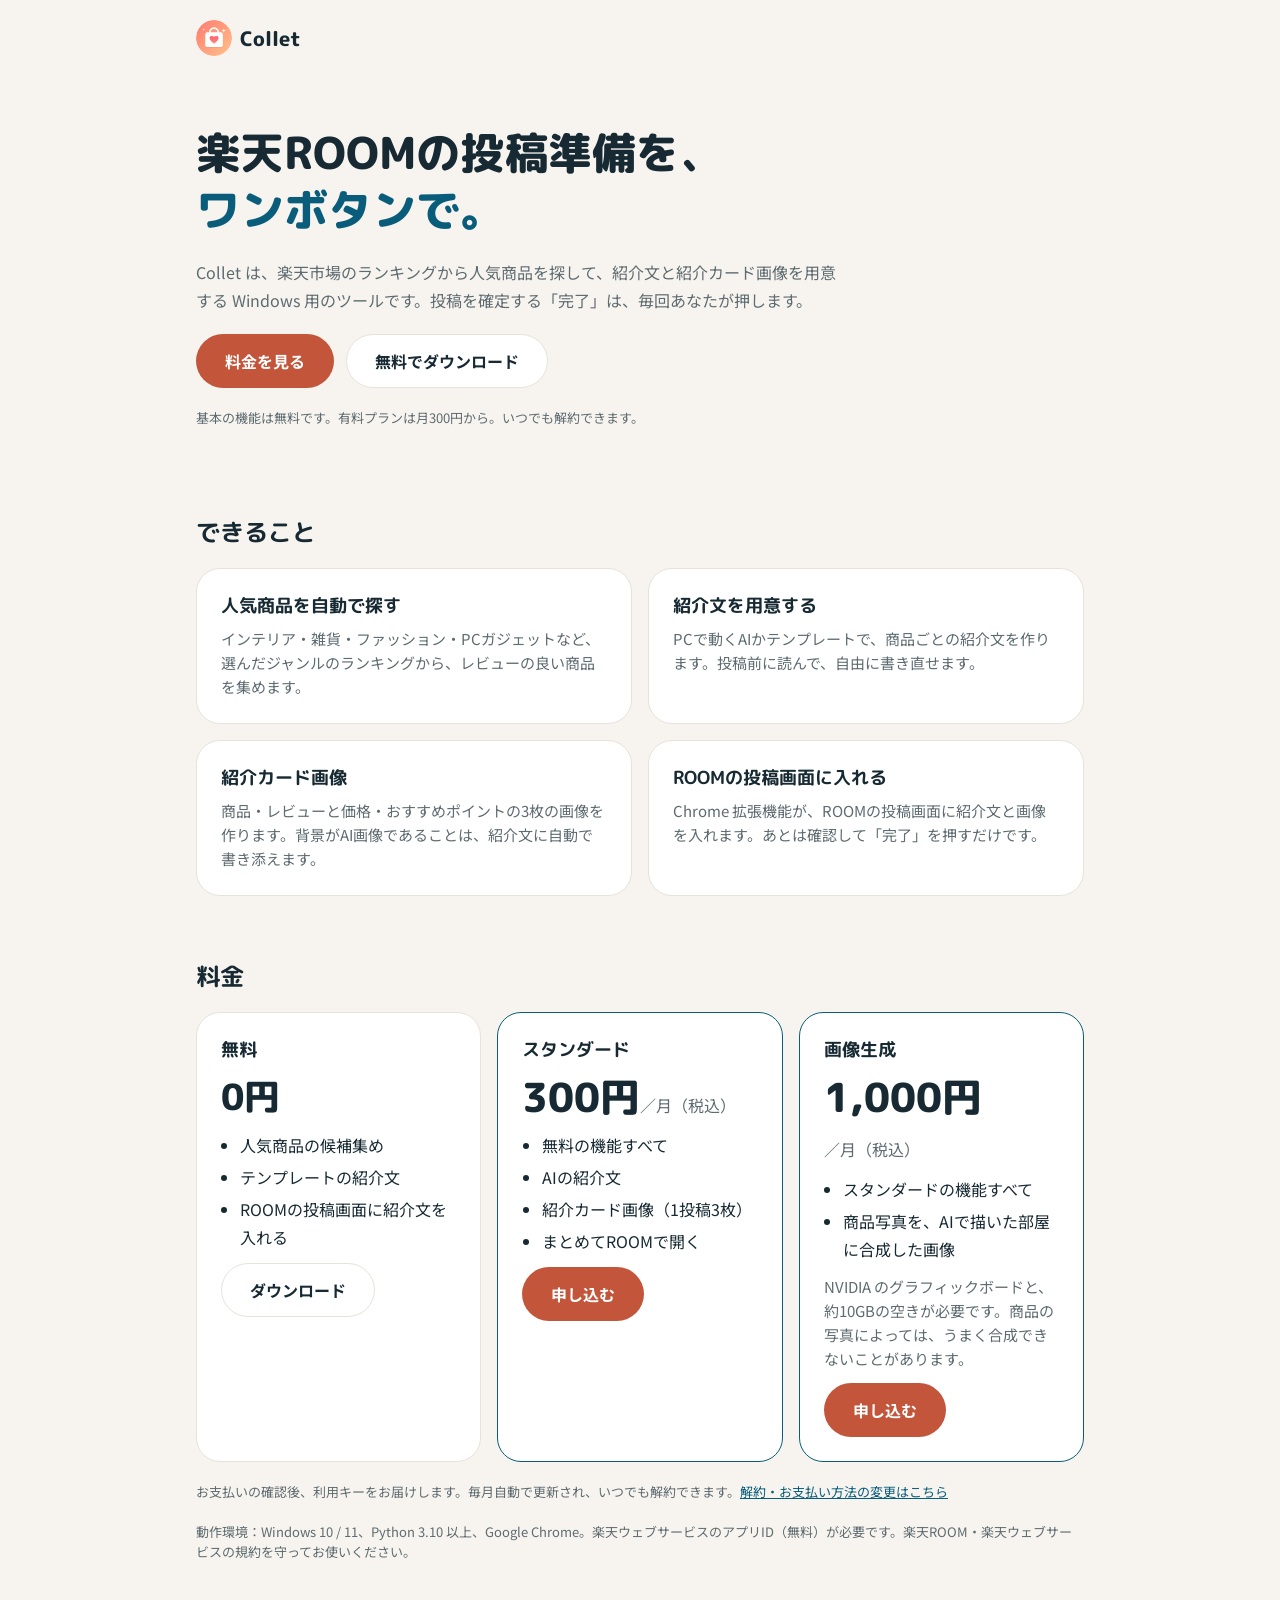
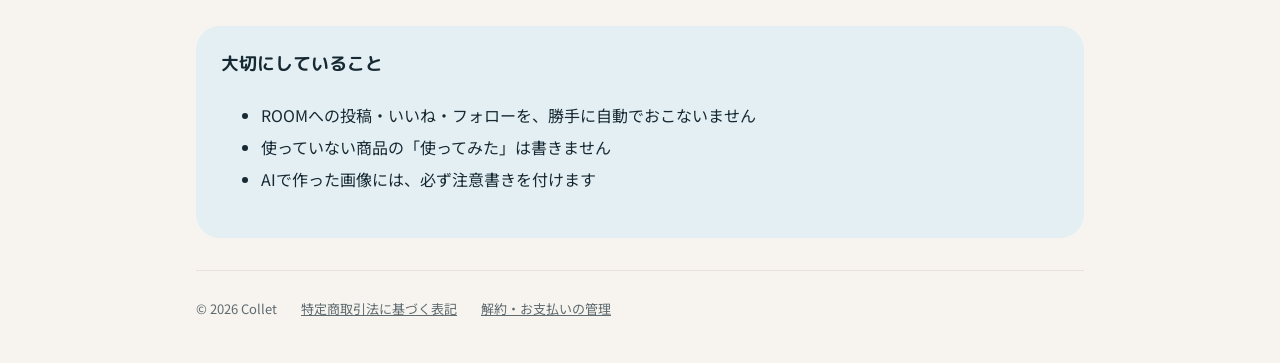
==== index.html @ aca223d7 "販売ページを公開 Co-Authored-By: Claude Opus 5.5 <noreply@anthropic.com>" ====
<!doctype html>
<!--
  Collet の販売ページ。
-->
<html lang="ja">
<head>
  <meta charset="utf-8">
  <meta name="viewport" content="width=device-width, initial-scale=1">
  <title>Collet｜楽天ROOMの投稿準備ツール</title>
  <meta name="description" content="楽天市場の人気商品探し・紹介文・紹介カード画像を用意して、楽天ROOMへの投稿を手伝うWindows用ツールです。">
  <link rel="icon" href="icon.png">
  <link rel="preconnect" href="https://fonts.googleapis.com">
  <link rel="stylesheet" href="https://fonts.googleapis.com/css2?family=M+PLUS+Rounded+1c:wght@700;800&family=Noto+Sans+JP:wght@400;700&display=swap">
  <link rel="stylesheet" href="style.css">
</head>
<body>
<div class="wrap">
  <header class="top">
    <a href="index.html"><img src="icon.png" alt=""><span>Collet</span></a>
  </header>

  <main>
    <div class="hero">
      <h1>楽天ROOMの投稿準備を、<br><em>ワンボタンで。</em></h1>
      <p>Collet は、楽天市場のランキングから人気商品を探して、紹介文と紹介カード画像を用意する Windows 用のツールです。投稿を確定する「完了」は、毎回あなたが押します。</p>
      <div class="cta">
        <a class="btn primary" href="#price">料金を見る</a>
        <a class="btn ghost" href="https://github.com/jufufuhkhjfy-rgb/collet#readme">無料でダウンロード</a>
      </div>
      <p class="note">基本の機能は無料です。有料プランは月300円から。いつでも解約できます。</p>
    </div>

    <section>
      <h2>できること</h2>
      <div class="grid">
        <article class="card">
          <h3>人気商品を自動で探す</h3>
          <p>インテリア・雑貨・ファッション・PCガジェットなど、選んだジャンルのランキングから、レビューの良い商品を集めます。</p>
        </article>
        <article class="card">
          <h3>紹介文を用意する</h3>
          <p>PCで動くAIかテンプレートで、商品ごとの紹介文を作ります。投稿前に読んで、自由に書き直せます。</p>
        </article>
        <article class="card">
          <h3>紹介カード画像</h3>
          <p>商品・レビューと価格・おすすめポイントの3枚の画像を作ります。背景がAI画像であることは、紹介文に自動で書き添えます。</p>
        </article>
        <article class="card">
          <h3>ROOMの投稿画面に入れる</h3>
          <p>Chrome 拡張機能が、ROOMの投稿画面に紹介文と画像を入れます。あとは確認して「完了」を押すだけです。</p>
        </article>
      </div>
    </section>

    <section id="price">
      <h2>料金</h2>
      <div class="grid plans">
        <article class="card">
          <h3>無料</h3>
          <p class="amount">0円</p>
          <ul>
            <li>人気商品の候補集め</li>
            <li>テンプレートの紹介文</li>
            <li>ROOMの投稿画面に紹介文を入れる</li>
          </ul>
          <a class="btn ghost" href="https://github.com/jufufuhkhjfy-rgb/collet#readme">ダウンロード</a>
        </article>
        <article class="card price">
          <h3>スタンダード</h3>
          <p class="amount">300円<small>／月（税込）</small></p>
          <ul>
            <li>無料の機能すべて</li>
            <li>AIの紹介文</li>
            <li>紹介カード画像（1投稿3枚）</li>
            <li>まとめてROOMで開く</li>
          </ul>
          <a class="btn primary" href="https://buy.stripe.com/aFafZh3Jr2uhdoxeWb2Ji04">申し込む</a>
        </article>
        <article class="card price">
          <h3>画像生成</h3>
          <p class="amount">1,000円<small>／月（税込）</small></p>
          <ul>
            <li>スタンダードの機能すべて</li>
            <li>商品写真を、AIで描いた部屋に合成した画像</li>
          </ul>
          <p class="note">NVIDIA のグラフィックボードと、約10GBの空きが必要です。商品の写真によっては、うまく合成できないことがあります。</p>
          <a class="btn primary" href="https://buy.stripe.com/fZu14n5Rzfh30BL29p2Ji03">申し込む</a>
        </article>
      </div>
      <p class="note">お支払いの確認後、利用キーをお届けします。毎月自動で更新され、いつでも解約できます。<a href="https://billing.stripe.com/p/login/cNi8wPcfXfh384dcO32Ji00">解約・お支払い方法の変更はこちら</a></p>
      <p class="note">動作環境：Windows 10 / 11、Python 3.10 以上、Google Chrome。楽天ウェブサービスのアプリID（無料）が必要です。楽天ROOM・楽天ウェブサービスの規約を守ってお使いください。</p>
    </section>

    <section>
      <article class="card promise">
        <h3>大切にしていること</h3>
        <ul>
          <li>ROOMへの投稿・いいね・フォローを、勝手に自動でおこないません</li>
          <li>使っていない商品の「使ってみた」は書きません</li>
          <li>AIで作った画像には、必ず注意書きを付けます</li>
        </ul>
      </article>
    </section>
  </main>

  <footer class="foot">
    <span>© 2026 Collet</span>
    <a href="tokushoho.html">特定商取引法に基づく表記</a>
    <a href="https://billing.stripe.com/p/login/cNi8wPcfXfh384dcO32Ji00">解約・お支払いの管理</a>
  </footer>
</div>
</body>
</html>
---- style.css ----
/* Collet 販売ページ。色と文字は Collet 本体と同じ */
:root {
  --bg: #F7F4EF; --surface: #FFFFFF; --line: #E8E2DA;
  --ink: #172A33; --muted: #5E6B70;
  --brand: #095D7B; --brand-soft: #E3EFF3; --on-brand: #FFFFFF;
  --accent: #C2553A; --accent-soft: #FBE9E3;
  --font-display: "M PLUS Rounded 1c", "Hiragino Maru Gothic ProN", system-ui, sans-serif;
  --font-sans: "Noto Sans JP", "Hiragino Sans", "Yu Gothic", system-ui, sans-serif;
  color-scheme: light;
}
@media (prefers-color-scheme: dark) {
  :root {
    --bg: #10181C; --surface: #18242A; --line: #2A3A41;
    --ink: #EEF3F4; --muted: #9AABB1;
    --brand: #5FB3CF; --brand-soft: #183A47; --on-brand: #0E1A1F;
    --accent: #F08A6C; --accent-soft: #3E2219;
    color-scheme: dark;
  }
}
* { box-sizing: border-box; }
html, body { margin: 0; }
[hidden] { display: none !important; }
body { background: var(--bg); color: var(--ink); font: 400 16px/28px var(--font-sans); }
h1, h2, h3 { font-family: var(--font-display); margin: 0; text-wrap: balance; }
p { margin: 0; }
a { color: var(--brand); }
.wrap { max-width: 920px; margin: 0 auto; padding: 0 16px; }

.top { display: flex; align-items: center; gap: 8px; padding: 20px 0; }
.top img { width: 36px; height: 36px; border-radius: 50%; background: var(--surface); }
.top span { font: 800 20px/1 var(--font-display); }
.top a { color: inherit; text-decoration: none; display: flex; align-items: center; gap: 8px; }

.hero { display: grid; gap: 20px; padding: 48px 0 56px; }
.hero h1 { font-size: clamp(28px, 6vw, 44px); line-height: 1.3; font-weight: 800; }
.hero h1 em { font-style: normal; color: var(--brand); }
.hero p { color: var(--muted); max-width: 40em; }
.cta { display: flex; flex-wrap: wrap; gap: 12px; align-items: center; }
.btn {
  display: inline-block; font: 700 16px/24px var(--font-sans); text-decoration: none;
  border-radius: 999px; padding: 14px 28px; border: 1px solid transparent;
}
.btn.primary { background: var(--accent); color: var(--on-brand); }
.btn.ghost { background: var(--surface); color: var(--ink); border-color: var(--line); }
.btn:hover { filter: brightness(1.06); }
.note { font-size: 13px; line-height: 20px; color: var(--muted); }

.grid { display: grid; grid-template-columns: repeat(auto-fit, minmax(min(100%, 300px), 1fr)); gap: 16px; }
.card {
  background: var(--surface); border: 1px solid var(--line); border-radius: 24px;
  padding: 24px; display: grid; gap: 8px; align-content: start;
}
.card h3 { font-size: 18px; line-height: 26px; }
.card p { color: var(--muted); font-size: 15px; line-height: 24px; }
section { padding: 32px 0; display: grid; gap: 20px; }
section > h2 { font-size: 24px; line-height: 32px; }

.plans { grid-template-columns: repeat(auto-fit, minmax(min(100%, 260px), 1fr)); }
.plans .card { justify-items: start; gap: 12px; }
.plans .amount { font: 800 36px/1.2 var(--font-display); color: var(--ink); }
.plans .amount small { display: inline-block; white-space: nowrap; }
.plans ul { margin: 0; padding-left: 1.2em; display: grid; gap: 4px; }
.plans .btn { margin-top: auto; }
.price { display: grid; gap: 12px; justify-items: start; border-color: var(--brand); }
.price .amount { font: 800 40px/1.1 var(--font-display); color: var(--ink); }
.price .amount small { font: 400 16px/1 var(--font-sans); color: var(--muted); }
.price ul { margin: 0; padding-left: 1.2em; display: grid; gap: 4px; }

.promise { background: var(--brand-soft); border-color: transparent; }
.promise li { margin-bottom: 4px; }

/* 購入後のページ */
.thanks { padding: 24px 0 48px; display: grid; gap: 24px; max-width: 680px; }
.thanks h1 { font-size: 28px; line-height: 36px; }
.thanks .card h2 { font-size: 20px; line-height: 28px; }
.thanks .card p { color: var(--ink); }
.thanks .card p.note { color: var(--muted); }
.thanks ol { margin: 0; padding-left: 1.4em; display: grid; gap: 4px; }
.status-line { display: flex; align-items: center; gap: 12px; }
.spinner { width: 20px; height: 20px; border-radius: 50%; border: 3px solid var(--brand-soft); border-top-color: var(--brand); animation: spin 1s linear infinite; flex: none; }
@keyframes spin { to { transform: rotate(360deg); } }
@media (prefers-reduced-motion: reduce) { .spinner { animation: none; } }
.ready { border-color: var(--brand); gap: 16px; }
.key-box { display: flex; flex-wrap: wrap; gap: 12px; align-items: center; }
.key-box code {
  flex: 1 1 260px; min-width: 0; overflow-wrap: anywhere; font: 13px/20px ui-monospace, Consolas, monospace;
  background: var(--bg); border: 1px solid var(--line); border-radius: 12px; padding: 12px;
}

/* 特定商取引法に基づく表記 */
.legal { padding: 24px 0 48px; display: grid; gap: 24px; }
.legal h1 { font-size: 28px; line-height: 36px; }
table { width: 100%; border-collapse: collapse; background: var(--surface); border: 1px solid var(--line); border-radius: 16px; overflow: hidden; }
th, td { text-align: left; vertical-align: top; padding: 16px; border-top: 1px solid var(--line); font-size: 15px; line-height: 24px; }
tr:first-child th, tr:first-child td { border-top: 0; }
th { width: 30%; font-weight: 700; background: var(--bg); }
@media (max-width: 640px) {
  table, tbody, tr, th, td { display: block; width: 100%; }
  td { border-top: 0; padding-top: 0; }
  th { background: transparent; padding-bottom: 4px; }
}

.foot { border-top: 1px solid var(--line); padding: 24px 0 40px; display: flex; flex-wrap: wrap; gap: 8px 24px; font-size: 13px; color: var(--muted); }
.foot a { color: var(--muted); }
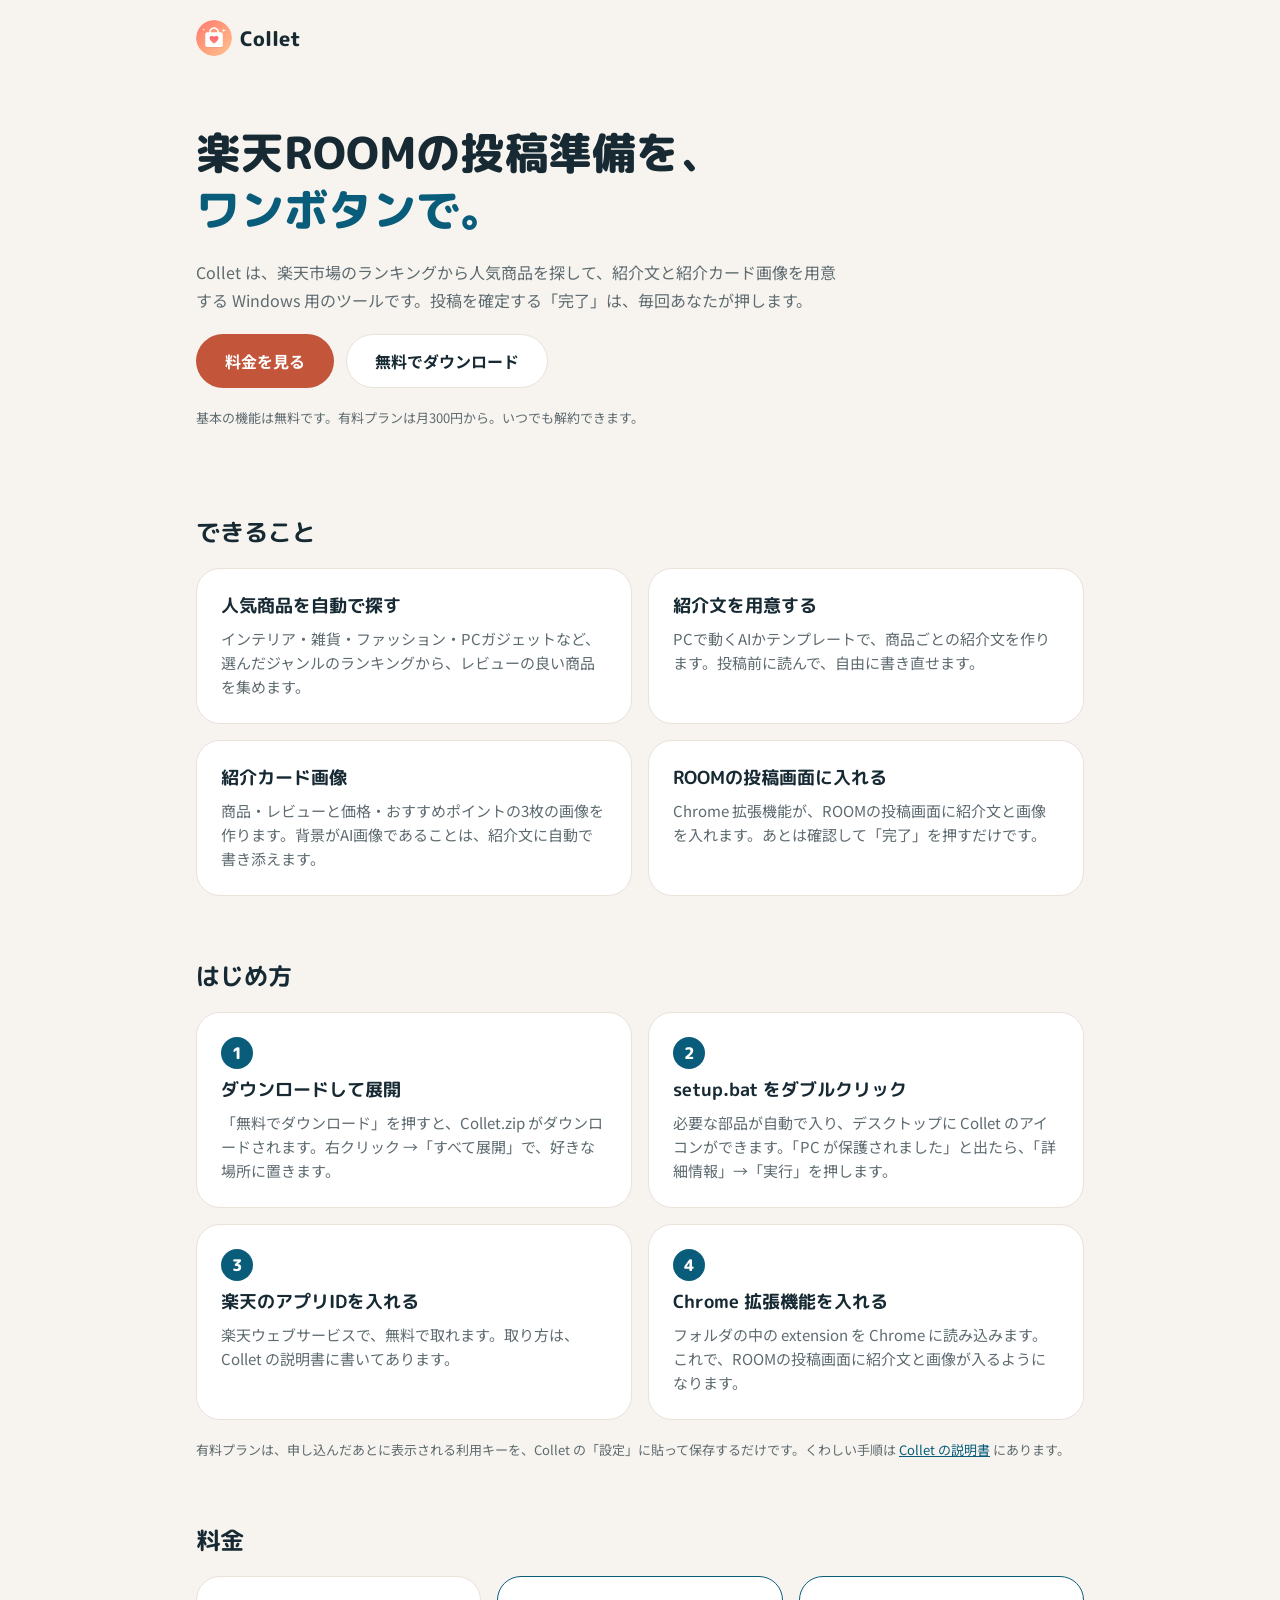
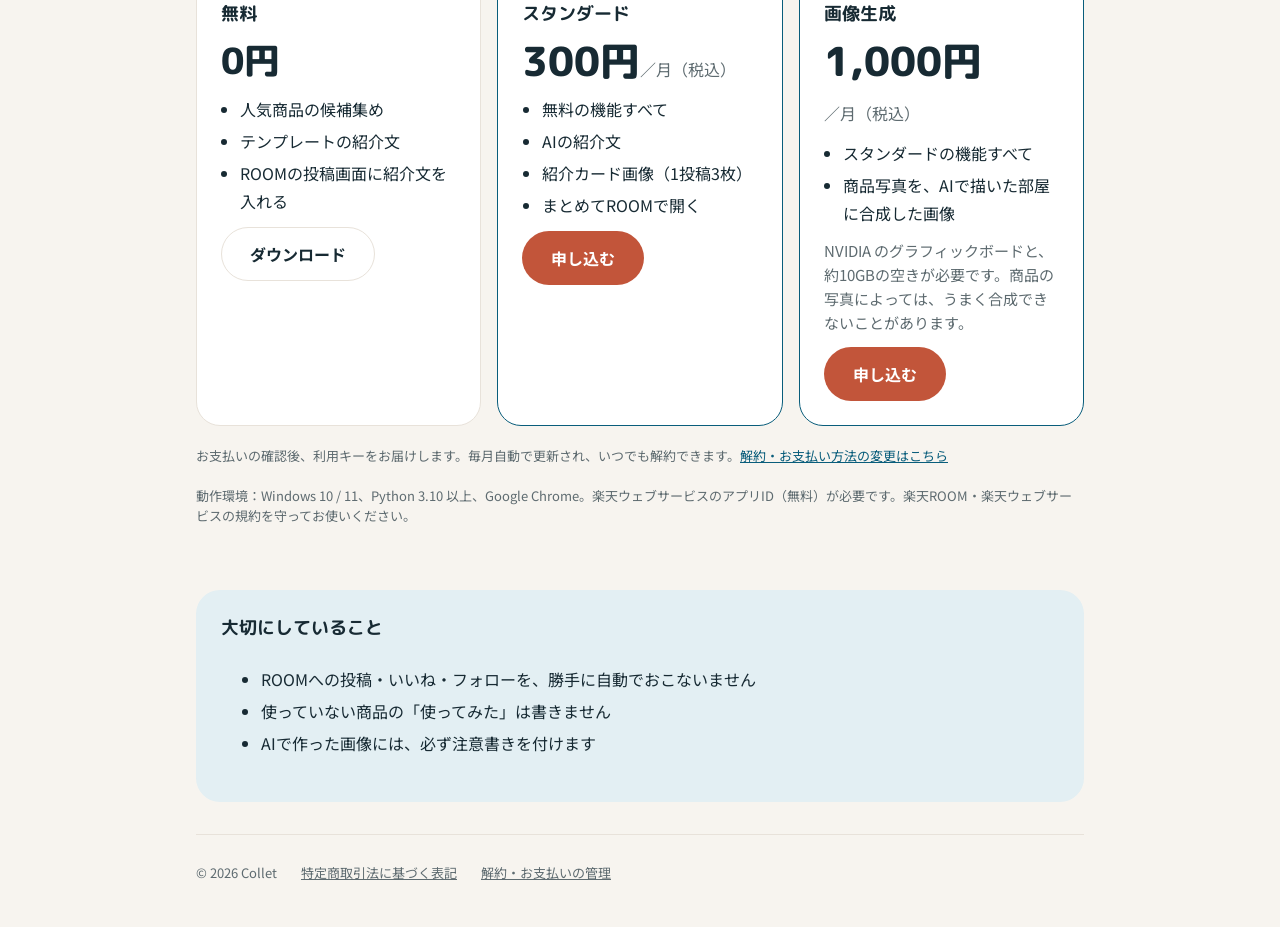
==== commit 793fad67: "ダウンロードをワンクリックにして、はじめ方を追加 Co-Authored-By: Claude Opus 5.5 <noreply@anthropic.com>" ====
--- a/index.html
+++ b/index.html
@@ -25,7 +25,7 @@
       <p>Collet は、楽天市場のランキングから人気商品を探して、紹介文と紹介カード画像を用意する Windows 用のツールです。投稿を確定する「完了」は、毎回あなたが押します。</p>
       <div class="cta">
         <a class="btn primary" href="#price">料金を見る</a>
-        <a class="btn ghost" href="https://github.com/jufufuhkhjfy-rgb/collet#readme">無料でダウンロード</a>
+        <a class="btn ghost" href="https://github.com/jufufuhkhjfy-rgb/collet/releases/latest/download/Collet.zip">無料でダウンロード</a>
       </div>
       <p class="note">基本の機能は無料です。有料プランは月300円から。いつでも解約できます。</p>
     </div>
@@ -52,6 +52,29 @@
       </div>
     </section>
 
+    <section id="start">
+      <h2>はじめ方</h2>
+      <ol class="steps">
+        <li class="card">
+          <h3>ダウンロードして展開</h3>
+          <p>「無料でダウンロード」を押すと、Collet.zip がダウンロードされます。右クリック →「すべて展開」で、好きな場所に置きます。</p>
+        </li>
+        <li class="card">
+          <h3>setup.bat をダブルクリック</h3>
+          <p>必要な部品が自動で入り、デスクトップに Collet のアイコンができます。「PC が保護されました」と出たら、「詳細情報」→「実行」を押します。</p>
+        </li>
+        <li class="card">
+          <h3>楽天のアプリIDを入れる</h3>
+          <p>楽天ウェブサービスで、無料で取れます。取り方は、Collet の説明書に書いてあります。</p>
+        </li>
+        <li class="card">
+          <h3>Chrome 拡張機能を入れる</h3>
+          <p>フォルダの中の extension を Chrome に読み込みます。これで、ROOMの投稿画面に紹介文と画像が入るようになります。</p>
+        </li>
+      </ol>
+      <p class="note">有料プランは、申し込んだあとに表示される利用キーを、Collet の「設定」に貼って保存するだけです。くわしい手順は <a href="https://github.com/jufufuhkhjfy-rgb/collet#readme">Collet の説明書</a> にあります。</p>
+    </section>
+
     <section id="price">
       <h2>料金</h2>
       <div class="grid plans">
@@ -63,7 +86,7 @@
             <li>テンプレートの紹介文</li>
             <li>ROOMの投稿画面に紹介文を入れる</li>
           </ul>
-          <a class="btn ghost" href="https://github.com/jufufuhkhjfy-rgb/collet#readme">ダウンロード</a>
+          <a class="btn ghost" href="https://github.com/jufufuhkhjfy-rgb/collet/releases/latest/download/Collet.zip">ダウンロード</a>
         </article>
         <article class="card price">
           <h3>スタンダード</h3>
--- a/style.css
+++ b/style.css
@@ -66,6 +66,18 @@
 .price .amount small { font: 400 16px/1 var(--font-sans); color: var(--muted); }
 .price ul { margin: 0; padding-left: 1.2em; display: grid; gap: 4px; }
 
+/* はじめ方：番号つきのカード */
+.steps {
+  list-style: none; margin: 0; padding: 0; counter-reset: step;
+  display: grid; grid-template-columns: repeat(auto-fit, minmax(min(100%, 300px), 1fr)); gap: 16px;
+}
+.steps li { counter-increment: step; }
+.steps li::before {
+  content: counter(step);
+  display: grid; place-items: center; width: 32px; height: 32px; border-radius: 50%;
+  background: var(--brand); color: var(--on-brand); font: 800 16px/1 var(--font-display);
+}
+
 .promise { background: var(--brand-soft); border-color: transparent; }
 .promise li { margin-bottom: 4px; }
 
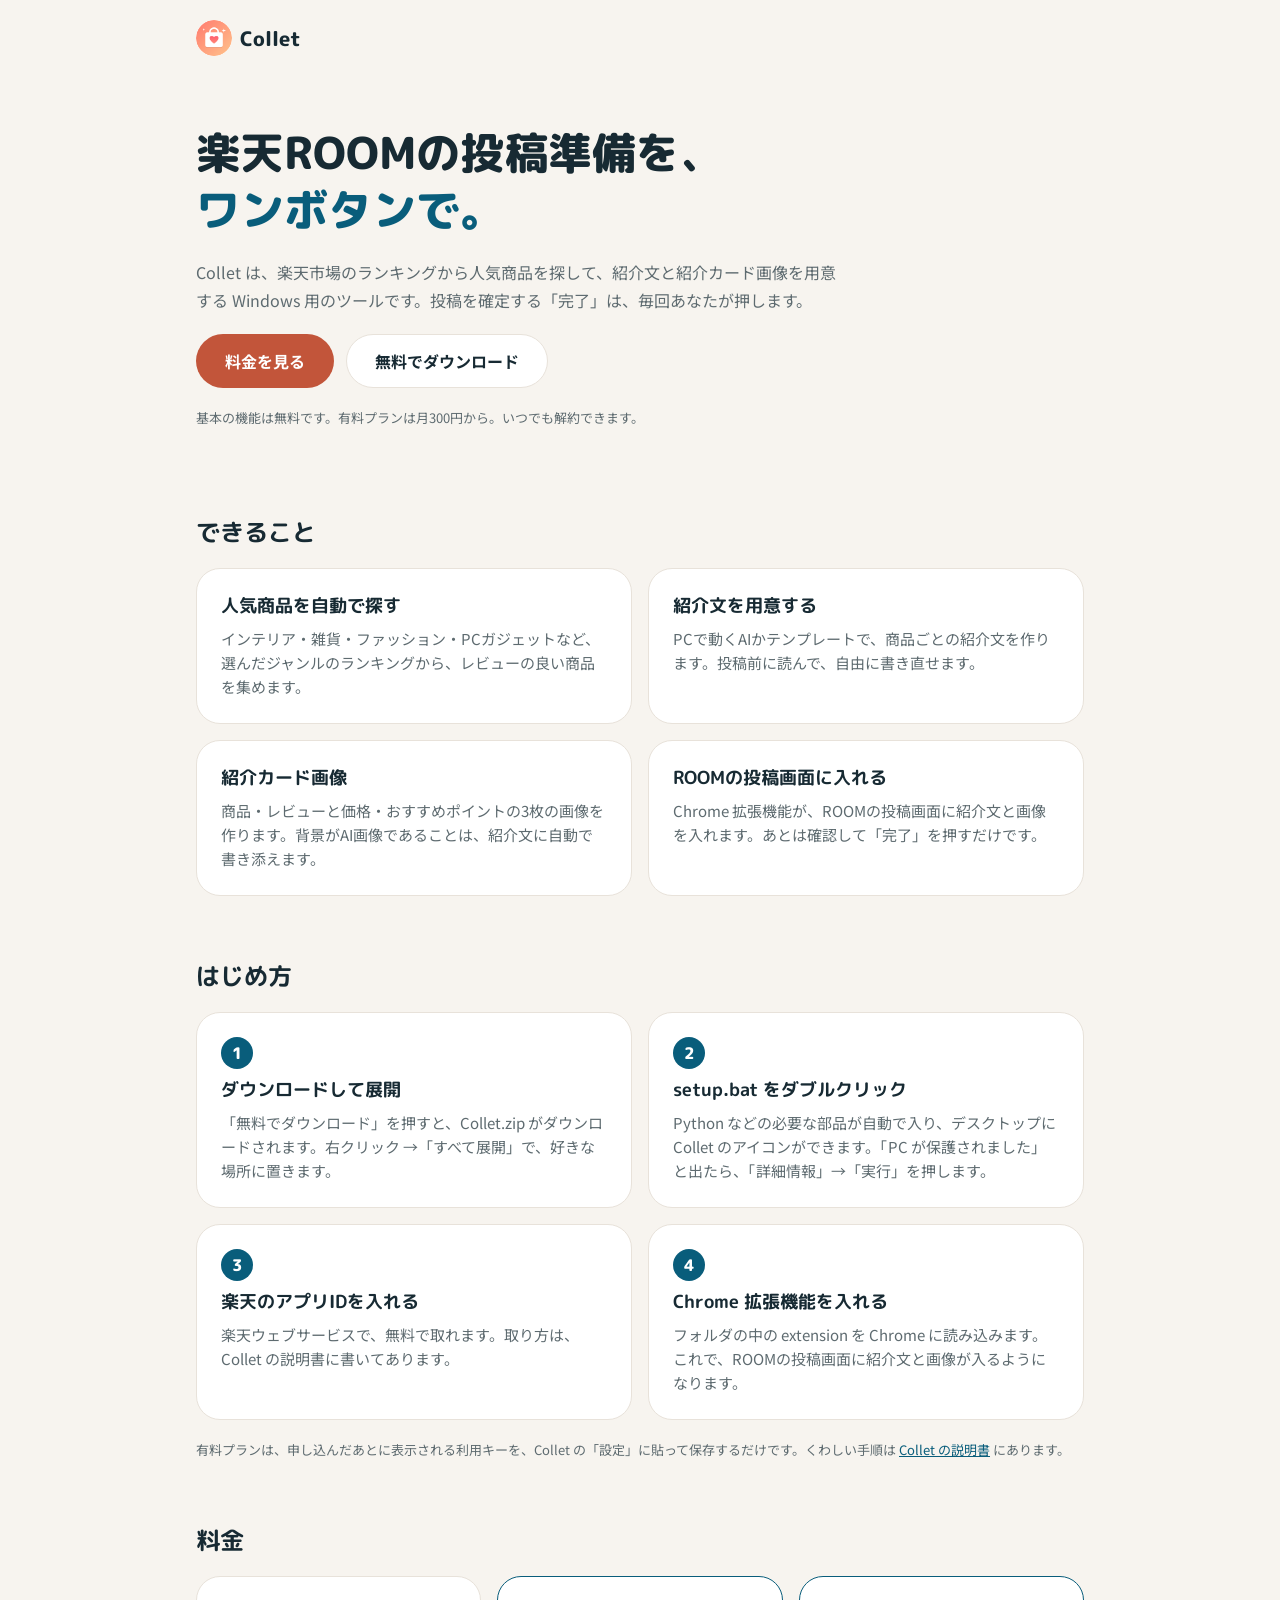
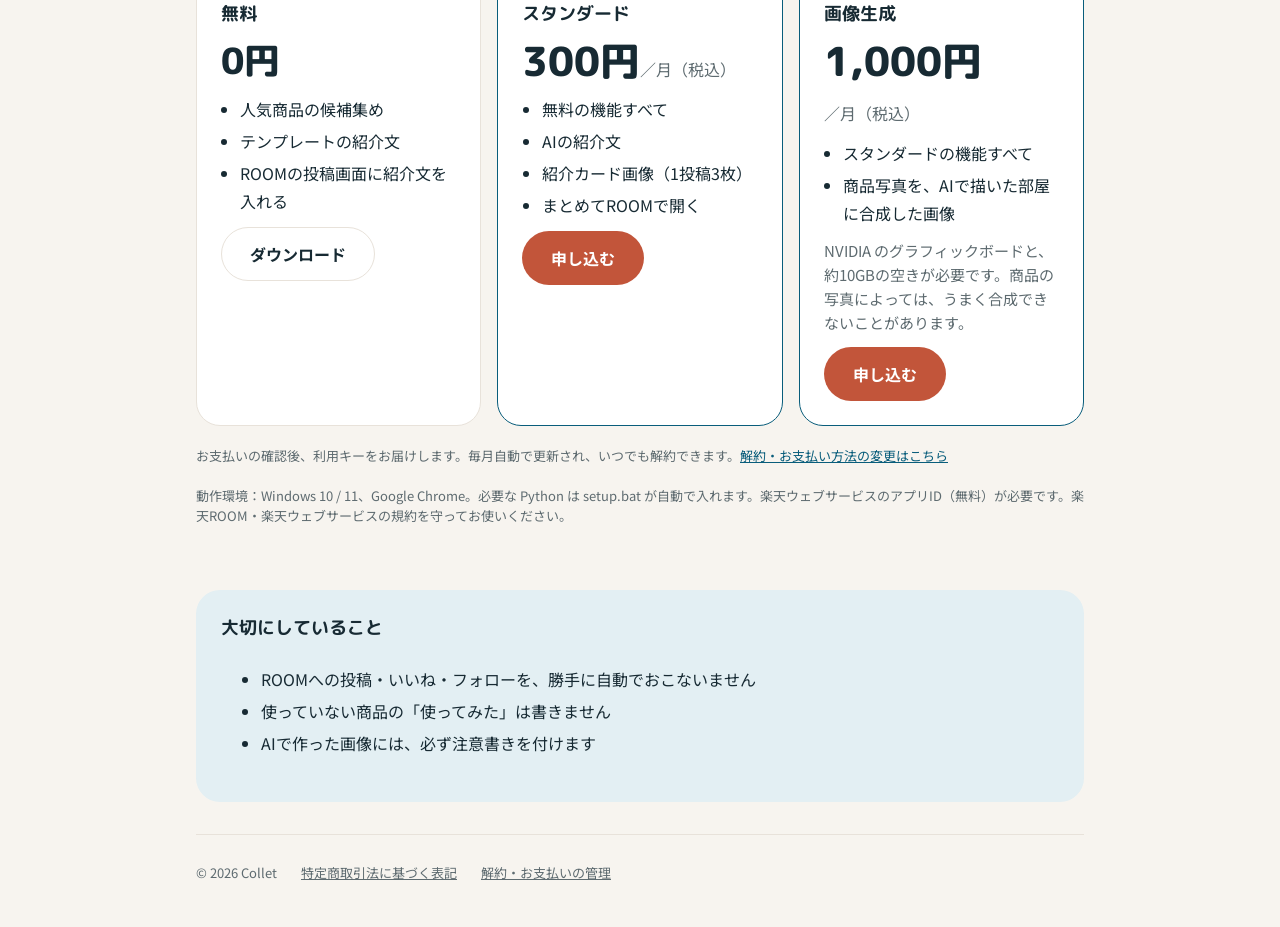
==== commit cabfa49a: "Python は setup.bat が自動で入れることを書く Co-Authored-By: Claude Opus 5.5 <noreply@anthropic.com>" ====
--- a/index.html
+++ b/index.html
@@ -61,7 +61,7 @@
         </li>
         <li class="card">
           <h3>setup.bat をダブルクリック</h3>
-          <p>必要な部品が自動で入り、デスクトップに Collet のアイコンができます。「PC が保護されました」と出たら、「詳細情報」→「実行」を押します。</p>
+          <p>Python などの必要な部品が自動で入り、デスクトップに Collet のアイコンができます。「PC が保護されました」と出たら、「詳細情報」→「実行」を押します。</p>
         </li>
         <li class="card">
           <h3>楽天のアプリIDを入れる</h3>
@@ -111,7 +111,7 @@
         </article>
       </div>
       <p class="note">お支払いの確認後、利用キーをお届けします。毎月自動で更新され、いつでも解約できます。<a href="https://billing.stripe.com/p/login/cNi8wPcfXfh384dcO32Ji00">解約・お支払い方法の変更はこちら</a></p>
-      <p class="note">動作環境：Windows 10 / 11、Python 3.10 以上、Google Chrome。楽天ウェブサービスのアプリID（無料）が必要です。楽天ROOM・楽天ウェブサービスの規約を守ってお使いください。</p>
+      <p class="note">動作環境：Windows 10 / 11、Google Chrome。必要な Python は setup.bat が自動で入れます。楽天ウェブサービスのアプリID（無料）が必要です。楽天ROOM・楽天ウェブサービスの規約を守ってお使いください。</p>
     </section>
 
     <section>
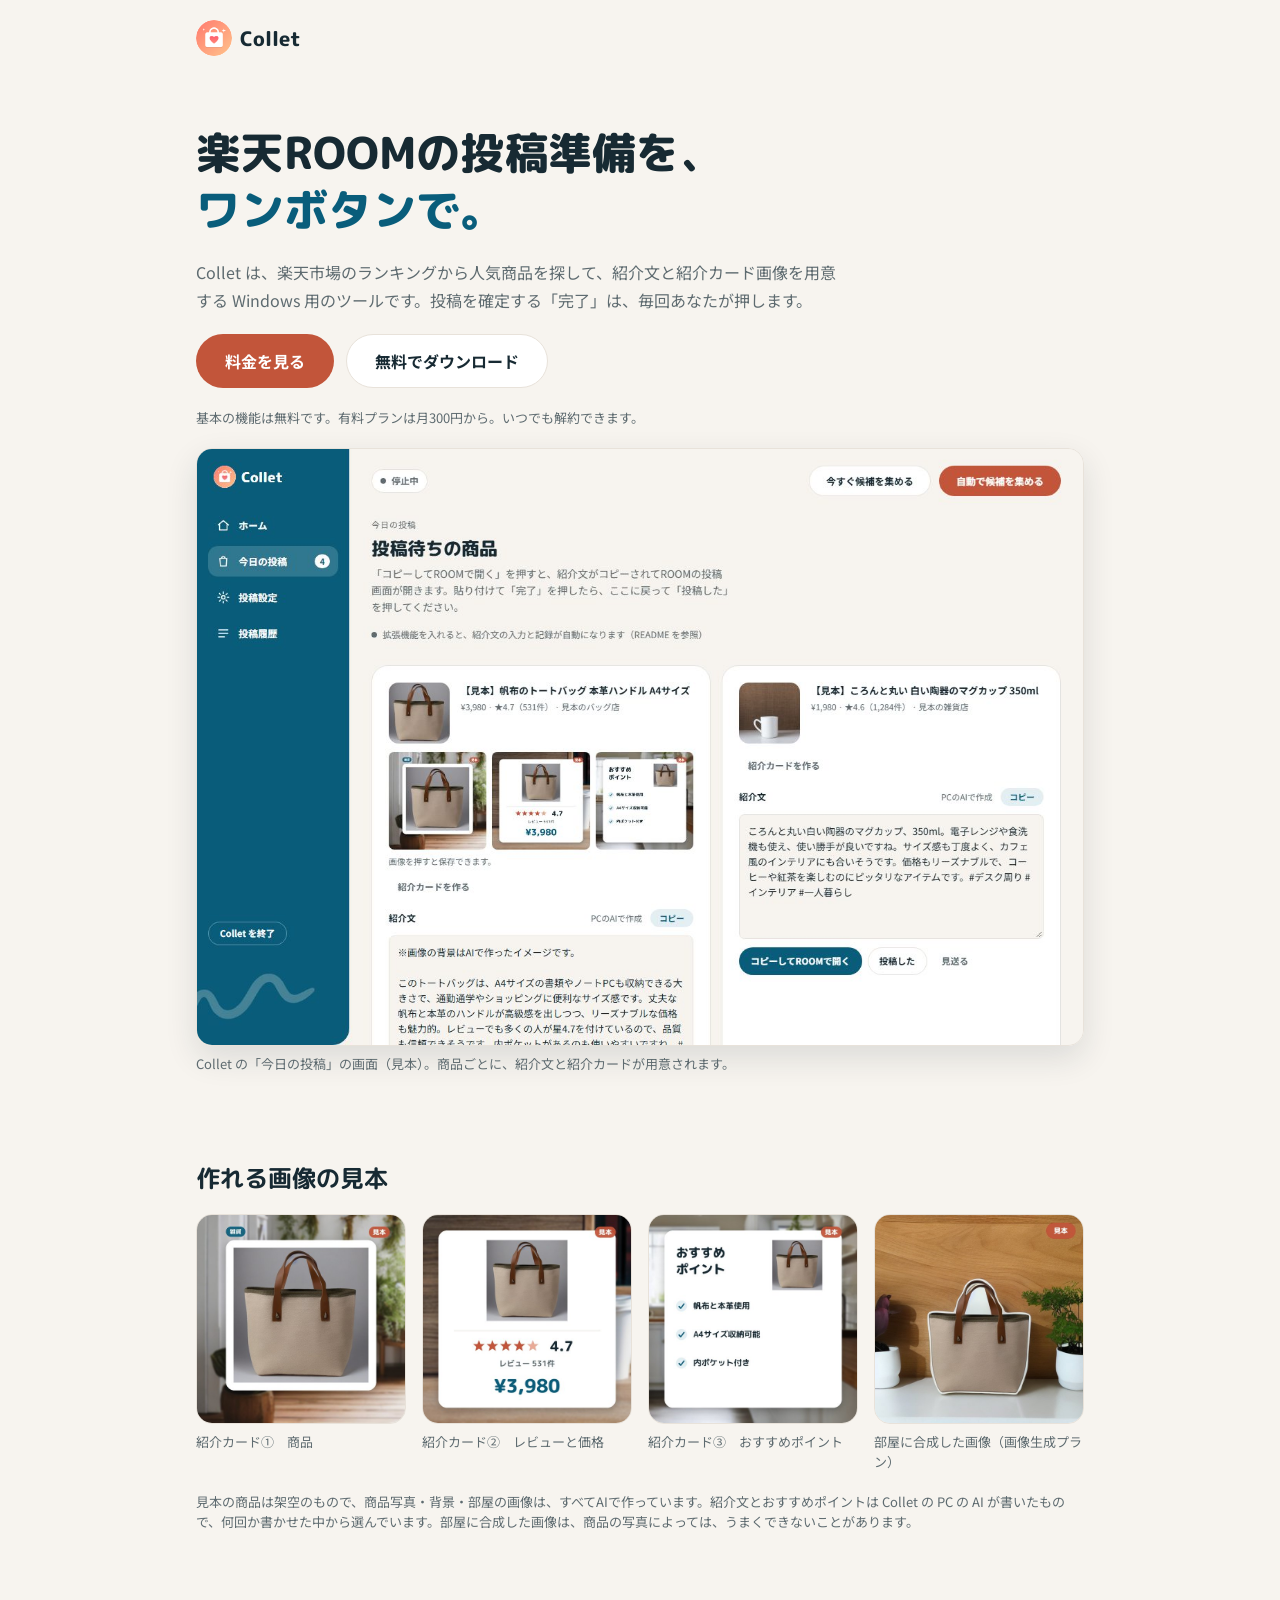
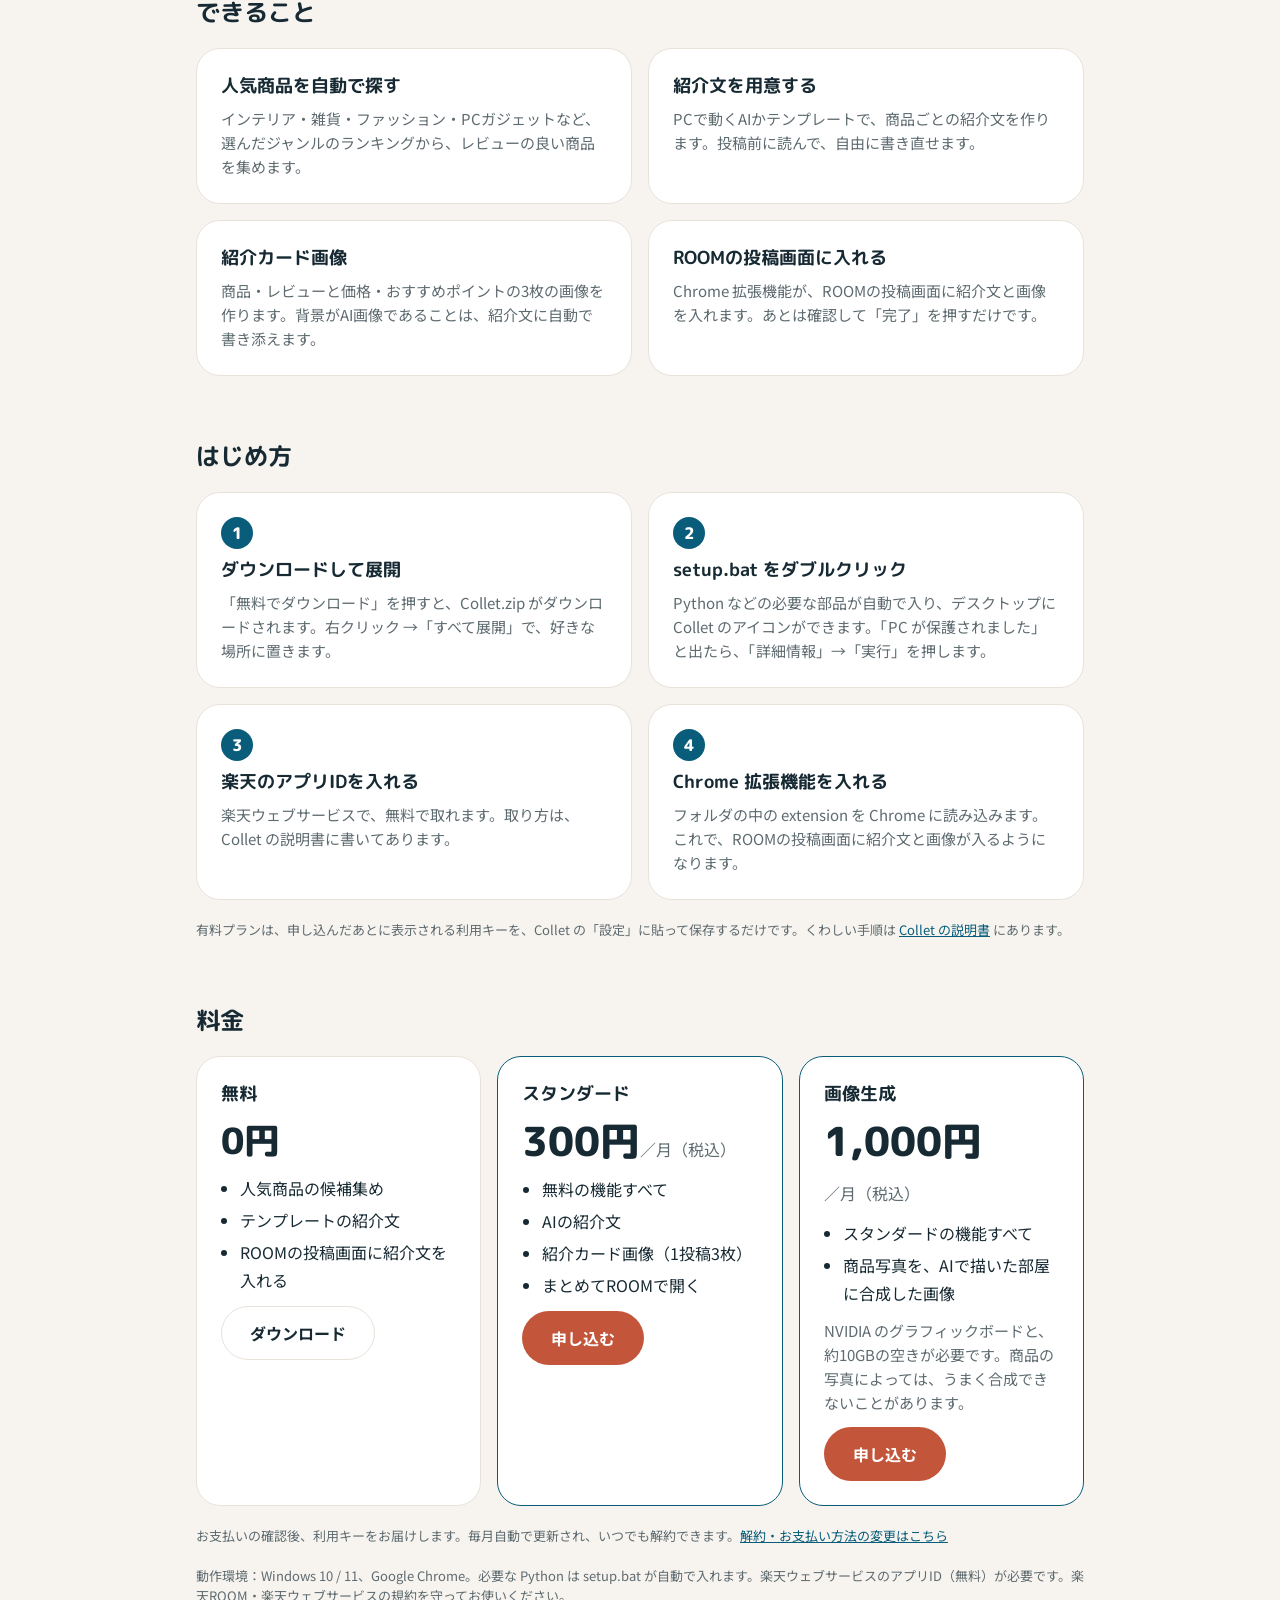
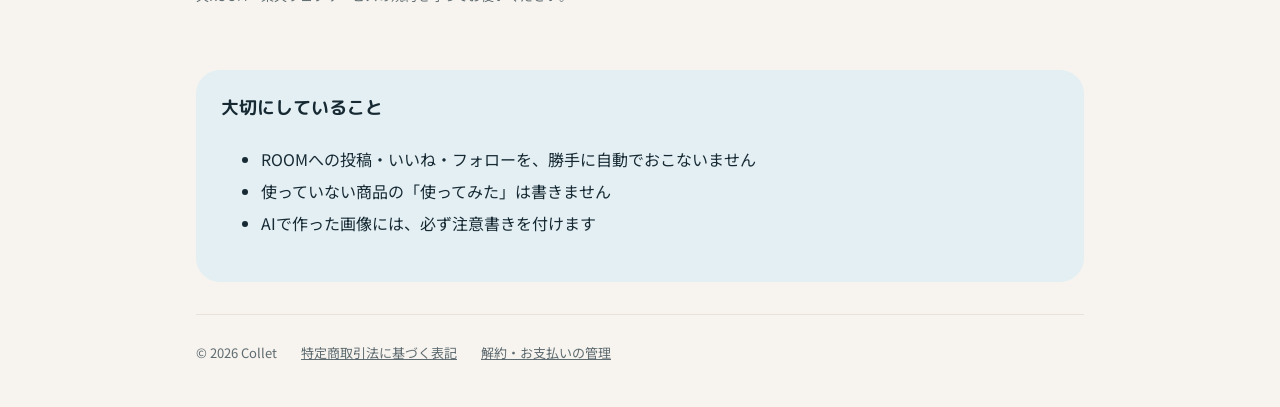
==== commit 6d719053: "販売ページに、画面と画像の見本を追加 Co-Authored-By: Claude Opus 5.5 <noreply@anthropic.com>" ====
--- a/index.html
+++ b/index.html
@@ -28,7 +28,34 @@
         <a class="btn ghost" href="https://github.com/jufufuhkhjfy-rgb/collet/releases/latest/download/Collet.zip">無料でダウンロード</a>
       </div>
       <p class="note">基本の機能は無料です。有料プランは月300円から。いつでも解約できます。</p>
+      <figure class="shot">
+        <img src="img/screen.jpg" width="1280" height="860" alt="Collet の「今日の投稿」の画面。商品ごとに、紹介カード3枚と紹介文が並んでいる">
+        <figcaption>Collet の「今日の投稿」の画面（見本）。商品ごとに、紹介文と紹介カードが用意されます。</figcaption>
+      </figure>
     </div>
+
+    <section id="sample">
+      <h2>作れる画像の見本</h2>
+      <div class="gallery">
+        <figure>
+          <img src="img/card1.jpg" width="540" height="540" loading="lazy" alt="紹介カードの1枚目。AIの背景の上に、白いパネルと商品写真">
+          <figcaption>紹介カード①　商品</figcaption>
+        </figure>
+        <figure>
+          <img src="img/card2.jpg" width="540" height="540" loading="lazy" alt="紹介カードの2枚目。星4.7、レビュー531件、3,980円">
+          <figcaption>紹介カード②　レビューと価格</figcaption>
+        </figure>
+        <figure>
+          <img src="img/card3.jpg" width="540" height="540" loading="lazy" alt="紹介カードの3枚目。おすすめポイントが3つ">
+          <figcaption>紹介カード③　おすすめポイント</figcaption>
+        </figure>
+        <figure>
+          <img src="img/room.jpg" width="540" height="540" loading="lazy" alt="トートバッグの写真を、AIで描いた棚の上に合成した画像">
+          <figcaption>部屋に合成した画像（画像生成プラン）</figcaption>
+        </figure>
+      </div>
+      <p class="note">見本の商品は架空のもので、商品写真・背景・部屋の画像は、すべてAIで作っています。紹介文とおすすめポイントは Collet の PC の AI が書いたもので、何回か書かせた中から選んでいます。部屋に合成した画像は、商品の写真によっては、うまくできないことがあります。</p>
+    </section>
 
     <section>
       <h2>できること</h2>
--- a/style.css
+++ b/style.css
@@ -66,6 +66,16 @@
 .price .amount small { font: 400 16px/1 var(--font-sans); color: var(--muted); }
 .price ul { margin: 0; padding-left: 1.2em; display: grid; gap: 4px; }
 
+/* 見本の画面と画像 */
+figure { margin: 0; }
+figcaption { font-size: 13px; line-height: 20px; color: var(--muted); margin-top: 8px; }
+.shot img {
+  display: block; width: 100%; height: auto; border-radius: 16px;
+  border: 1px solid var(--line); box-shadow: 0 12px 32px rgb(23 42 51 / 0.12);
+}
+.gallery { display: grid; grid-template-columns: repeat(auto-fit, minmax(min(100%, 190px), 1fr)); gap: 16px; }
+.gallery img { display: block; width: 100%; height: auto; border-radius: 16px; border: 1px solid var(--line); }
+
 /* はじめ方：番号つきのカード */
 .steps {
   list-style: none; margin: 0; padding: 0; counter-reset: step;
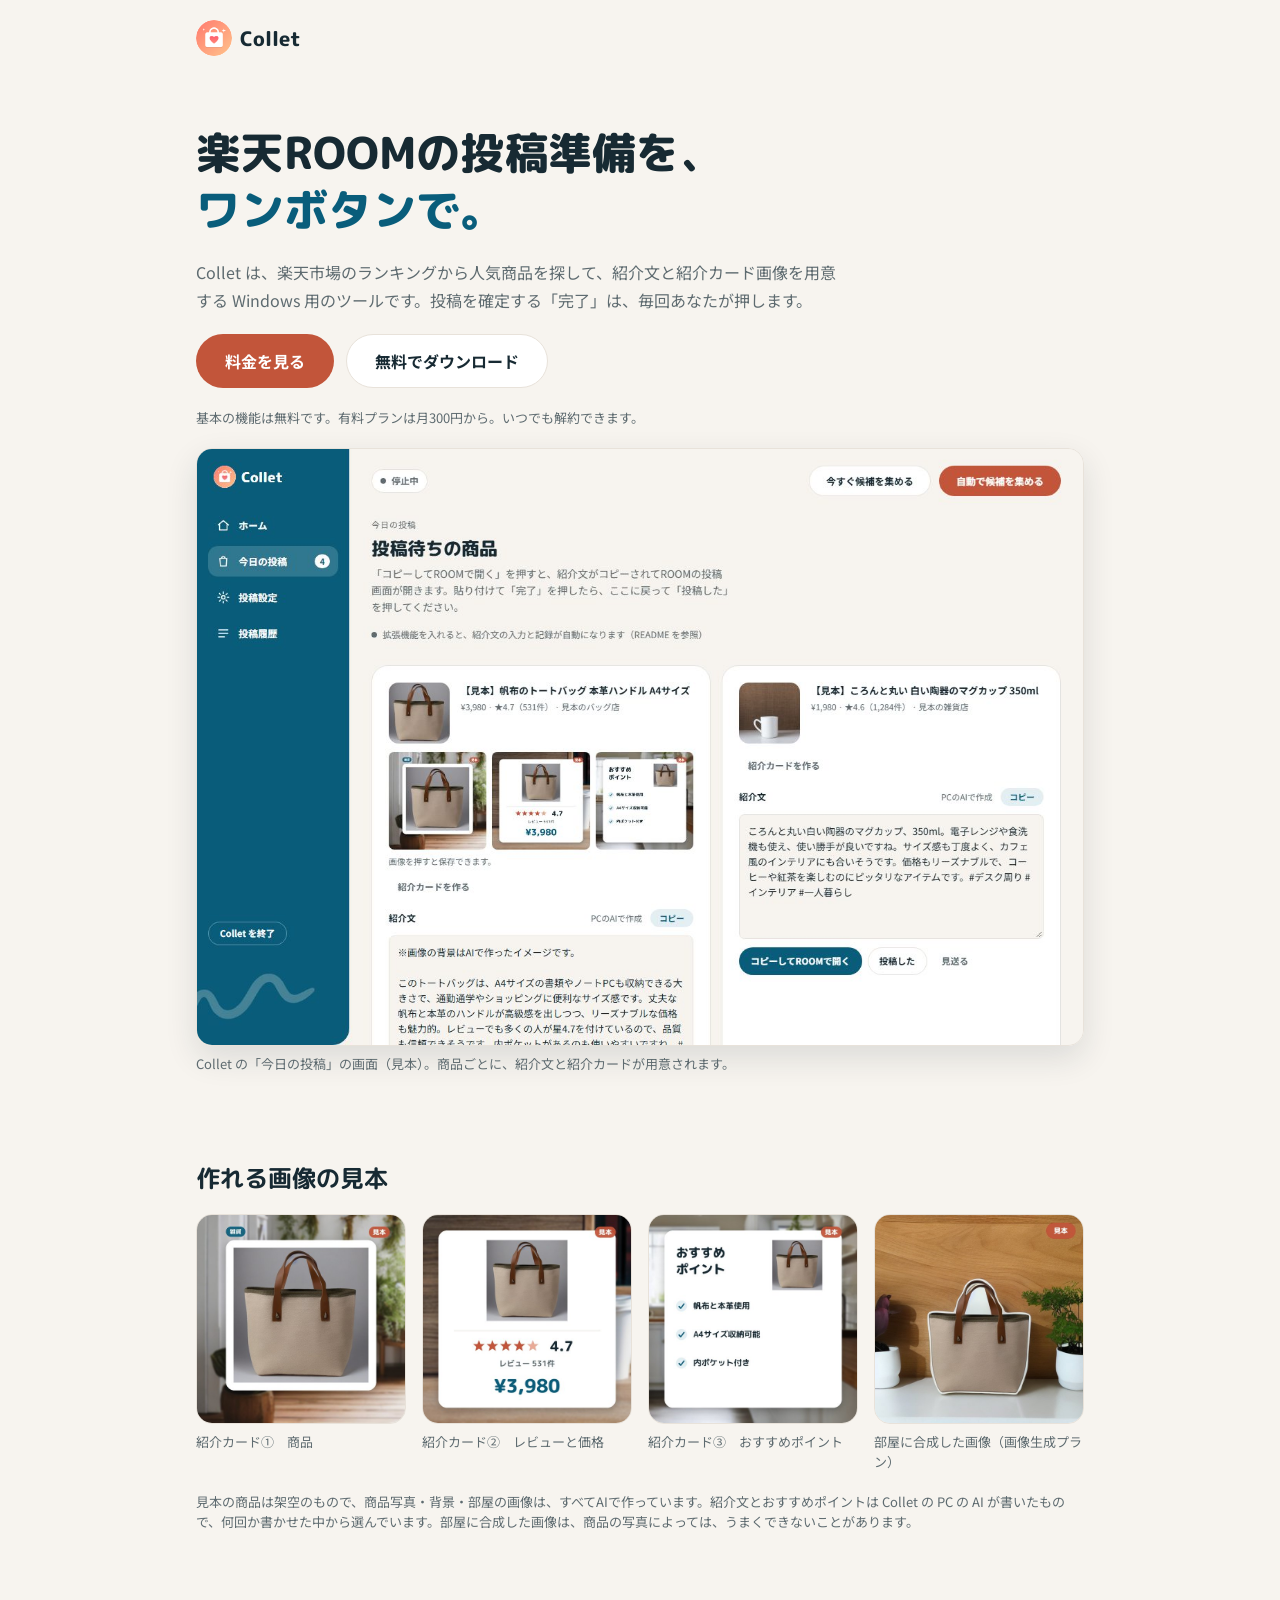
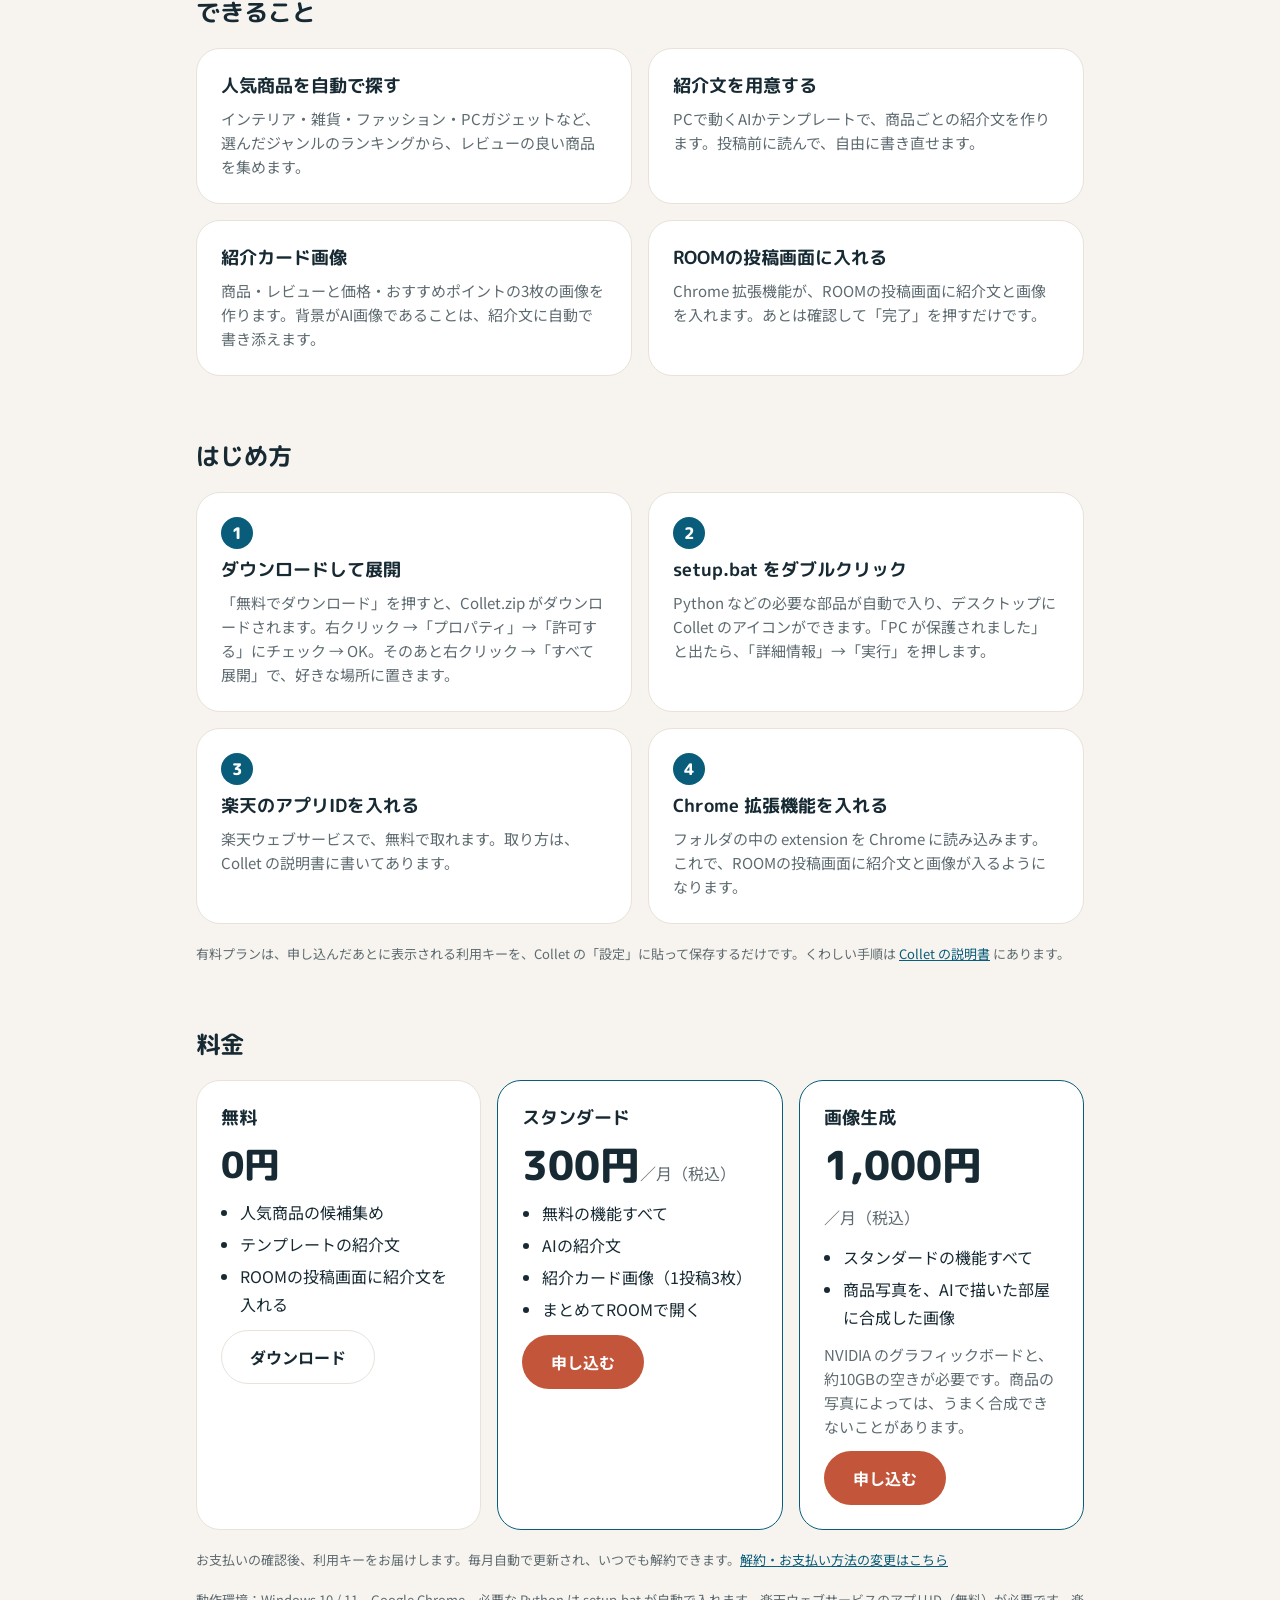
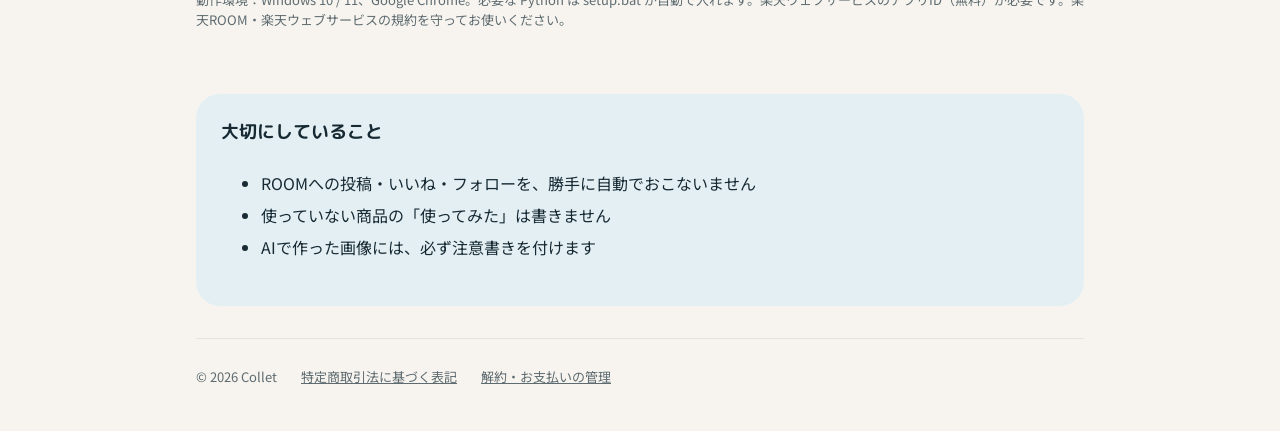
==== commit 2d13e37d: "はじめ方に「許可する」の手順を追加 Co-Authored-By: Claude Opus 5.5 <noreply@anthropic.com>" ====
--- a/index.html
+++ b/index.html
@@ -84,7 +84,7 @@
       <ol class="steps">
         <li class="card">
           <h3>ダウンロードして展開</h3>
-          <p>「無料でダウンロード」を押すと、Collet.zip がダウンロードされます。右クリック →「すべて展開」で、好きな場所に置きます。</p>
+          <p>「無料でダウンロード」を押すと、Collet.zip がダウンロードされます。右クリック →「プロパティ」→「許可する」にチェック → OK。そのあと右クリック →「すべて展開」で、好きな場所に置きます。</p>
         </li>
         <li class="card">
           <h3>setup.bat をダブルクリック</h3>
